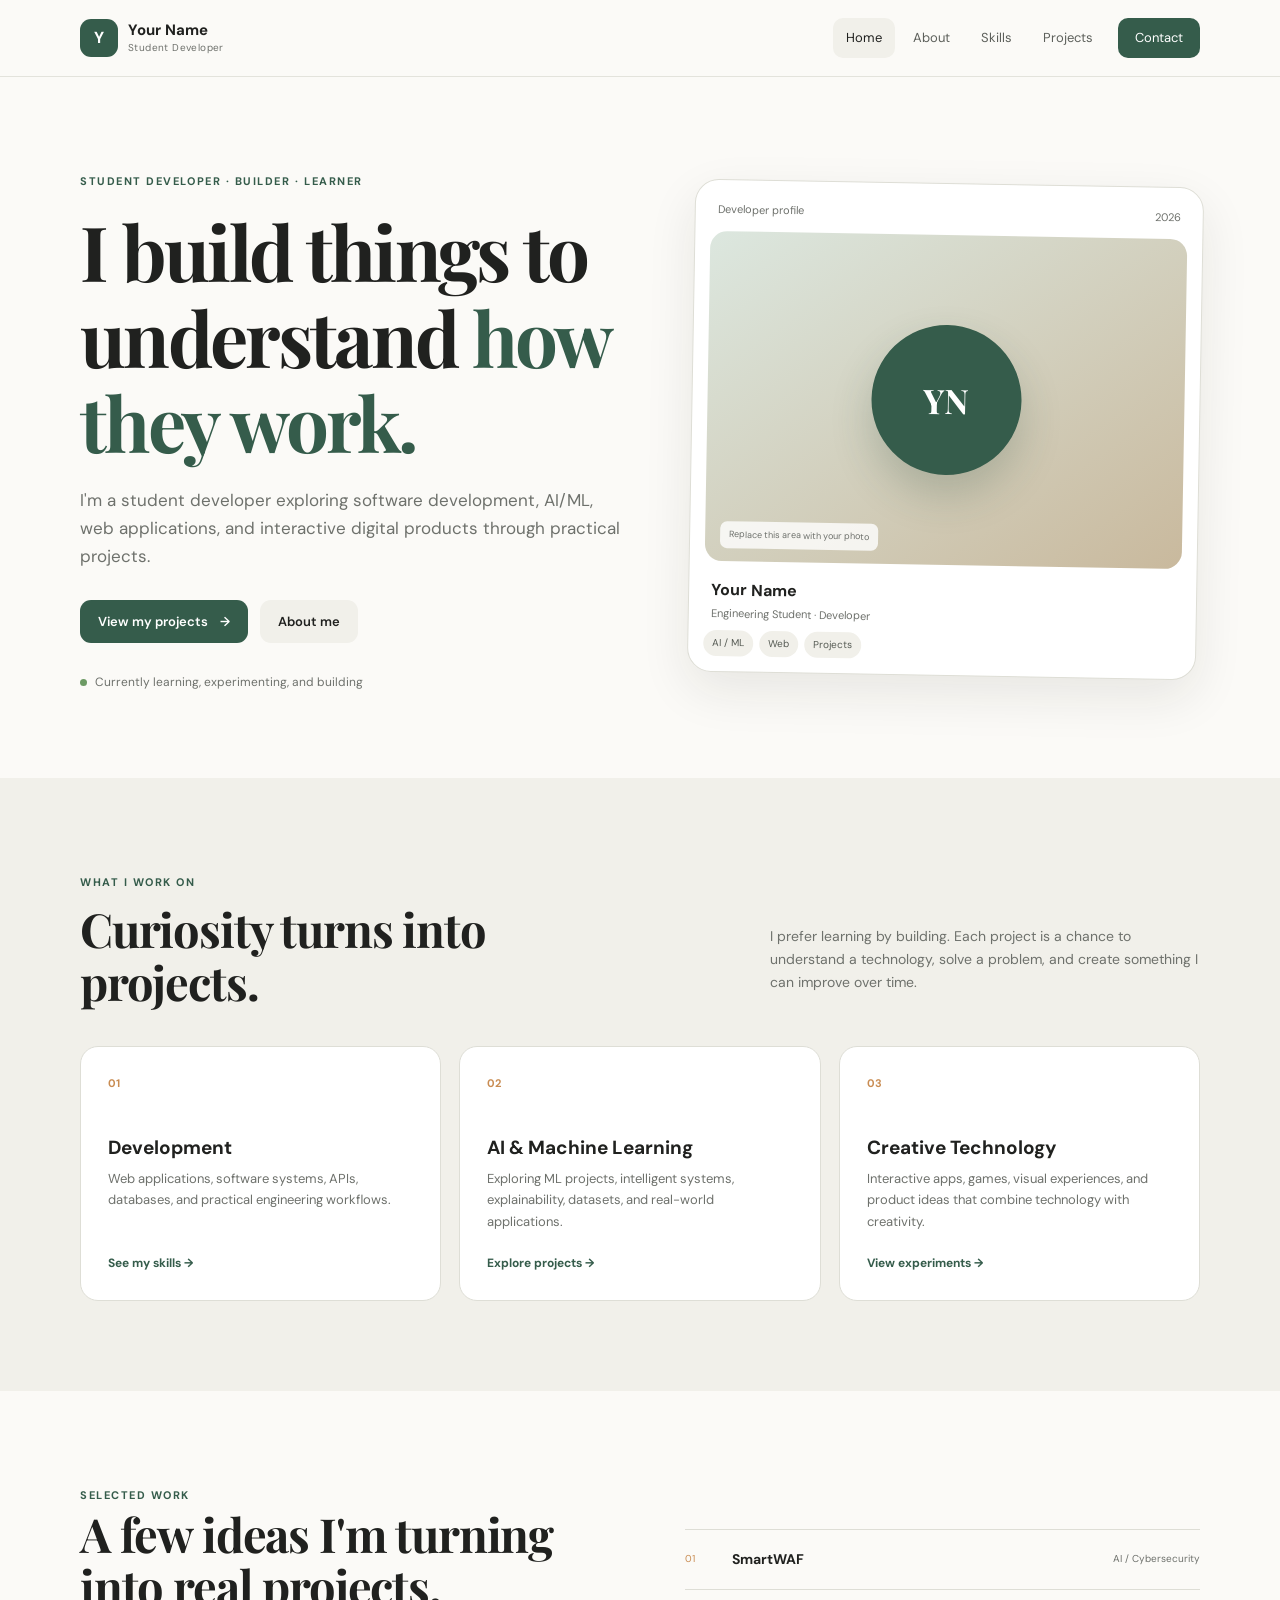
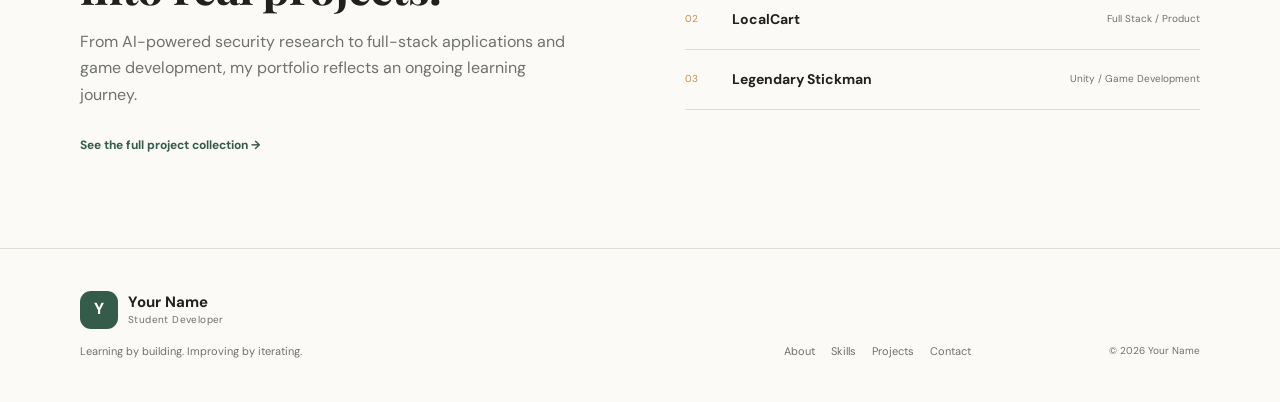
==== index.html @ 7888e47e "Add files via upload" ====
<!DOCTYPE html>
<html lang="en">
<head>
  <meta charset="UTF-8">
  <meta name="viewport" content="width=device-width, initial-scale=1.0">
  <meta name="description" content="Personal developer portfolio — projects, skills, and learning journey.">
  <title> Your Name | Developer Portfolio</title>
  <link rel="stylesheet" href="style.css">
</head>
<body>
<header class="site-header">
  <div class="container nav-wrap">
    <a class="brand" href="index.html" aria-label="Portfolio home">
      <span class="brand-mark">Y</span>
      <span><strong>Your Name</strong><small>Student Developer</small></span>
    </a>
    <nav class="nav" aria-label="Primary navigation">
      <a class="active" href="index.html">Home</a>
      <a href="about.html">About</a>
      <a href="facaulty.html">Skills</a>
      <a href="gallery.html">Projects</a>
      <a class="nav-cta" href="contact.html">Contact</a>
    </nav>
  </div>
</header>

<main>
<section class="hero">
  <div class="container hero-grid">
    <div class="hero-copy">
      <span class="eyebrow">Student Developer · Builder · Learner</span>
      <h1>I build things to understand <span>how they work.</span></h1>
      <p class="lead">I'm a student developer exploring software development, AI/ML, web applications, and interactive digital products through practical projects.</p>
      <div class="actions">
        <a class="btn btn-primary" href="gallery.html">View my projects <span>→</span></a>
        <a class="btn btn-quiet" href="about.html">About me</a>
      </div>
      <div class="hero-note"><span class="status-dot"></span> Currently learning, experimenting, and building</div>
    </div>

    <div class="profile-card">
      <div class="profile-top"><span>Developer profile</span><span>2026</span></div>
      <div class="profile-portrait">
        <div class="portrait-circle">YN</div>
        <span class="portrait-label">Replace this area with your photo</span>
      </div>
      <div class="profile-summary">
        <strong>Your Name</strong>
        <span>Engineering Student · Developer</span>
      </div>
      <div class="profile-tags">
        <span>AI / ML</span><span>Web</span><span>Projects</span>
      </div>
    </div>
  </div>
</section>

<section class="section section-soft">
  <div class="container">
    <div class="section-heading">
      <div><span class="eyebrow">What I work on</span><h2>Curiosity turns into projects.</h2></div>
      <p>I prefer learning by building. Each project is a chance to understand a technology, solve a problem, and create something I can improve over time.</p>
    </div>
    <div class="feature-grid">
      <a class="feature-card" href="facaulty.html"><span class="feature-number">01</span><h3>Development</h3><p>Web applications, software systems, APIs, databases, and practical engineering workflows.</p><span class="card-link">See my skills →</span></a>
      <a class="feature-card" href="gallery.html"><span class="feature-number">02</span><h3>AI & Machine Learning</h3><p>Exploring ML projects, intelligent systems, explainability, datasets, and real-world applications.</p><span class="card-link">Explore projects →</span></a>
      <a class="feature-card" href="gallery.html"><span class="feature-number">03</span><h3>Creative Technology</h3><p>Interactive apps, games, visual experiences, and product ideas that combine technology with creativity.</p><span class="card-link">View experiments →</span></a>
    </div>
  </div>
</section>

<section class="section">
  <div class="container project-preview">
    <div>
      <span class="eyebrow">Selected work</span>
      <h2>A few ideas I'm turning into real projects.</h2>
      <p>From AI-powered security research to full-stack applications and game development, my portfolio reflects an ongoing learning journey.</p>
      <a class="text-link" href="gallery.html">See the full project collection →</a>
    </div>
    <div class="mini-projects">
      <a href="gallery.html"><span>01</span><strong>SmartWAF</strong><small>AI / Cybersecurity</small></a>
      <a href="gallery.html"><span>02</span><strong>LocalCart</strong><small>Full Stack / Product</small></a>
      <a href="gallery.html"><span>03</span><strong>Legendary Stickman</strong><small>Unity / Game Development</small></a>
    </div>
  </div>
</section>
</main>

<footer class="footer">
  <div class="container footer-grid">
    <div>
      <a class="brand footer-brand" href="index.html"><span class="brand-mark">Y</span><span><strong>Your Name</strong><small>Student Developer</small></span></a>
      <p>Learning by building. Improving by iterating.</p>
    </div>
    <div class="footer-links"><a href="about.html">About</a><a href="facaulty.html">Skills</a><a href="gallery.html">Projects</a><a href="contact.html">Contact</a></div>
    <small>© 2026 Your Name</small>
  </div>
</footer>
</body>
</html>
---- style.css ----
@import url('https://fonts.googleapis.com/css2?family=DM+Sans:wght@400;500;600;700&family=Playfair+Display:wght@600;700&display=swap');

:root{--ink:#20211f;--muted:#6e716c;--paper:#fbfaf7;--soft:#f1f0ea;--line:#deded6;--accent:#355c4b;--accent-dark:#29483b;--warm:#c98c52;--white:#fff;--shadow:0 18px 50px rgba(28,31,27,.09);--radius:18px}
*{box-sizing:border-box}html{scroll-behavior:smooth}body{margin:0;background:var(--paper);color:var(--ink);font-family:"DM Sans",sans-serif;line-height:1.65}a{color:inherit;text-decoration:none}.container{width:min(1120px,calc(100% - 40px));margin:auto}.narrow{max-width:800px;margin-left:calc((100% - min(1120px,calc(100% - 40px)))/2)}
.site-header{position:sticky;top:0;z-index:20;background:rgba(251,250,247,.94);backdrop-filter:blur(12px);border-bottom:1px solid rgba(222,222,214,.8)}.nav-wrap{min-height:76px;display:flex;align-items:center;justify-content:space-between;gap:30px}.brand{display:flex;align-items:center;gap:10px}.brand-mark{display:grid;place-items:center;width:38px;height:38px;border-radius:11px;background:var(--accent);color:#fff;font-weight:700}.brand strong,.brand small{display:block;line-height:1.15}.brand strong{font-size:15px}.brand small{font-size:10px;color:var(--muted);margin-top:3px;letter-spacing:.04em}.nav{display:flex;align-items:center;gap:5px}.nav a{padding:9px 13px;border-radius:10px;font-size:13px;color:#5d605b;transition:.22s ease}.nav a:hover,.nav a.active{color:var(--ink);background:var(--soft)}.nav a.nav-cta{background:var(--accent);color:#fff;margin-left:7px;padding-inline:17px}.nav a.nav-cta:hover{background:var(--accent-dark);transform:translateY(-1px)}
.hero{padding:90px 0 85px}.hero-grid{display:grid;grid-template-columns:1.03fr .97fr;gap:70px;align-items:center}.eyebrow{text-transform:uppercase;letter-spacing:.14em;font-size:11px;font-weight:700;color:var(--accent)}h1,h2,h3{margin:0;line-height:1.12}h1,h2{font-family:"Playfair Display",serif}h1{font-size:clamp(45px,6vw,76px);letter-spacing:-.035em;margin:15px 0 22px}h1 span{color:var(--accent)}h2{font-size:clamp(30px,4vw,47px);letter-spacing:-.025em}h3{font-size:19px}.lead{font-size:17px;color:var(--muted);max-width:610px}.actions{display:flex;gap:12px;align-items:center;margin:30px 0}.btn{display:inline-flex;align-items:center;justify-content:center;gap:12px;border:0;border-radius:11px;padding:13px 18px;font:600 13px "DM Sans";cursor:pointer;transition:.22s ease}.btn-primary{background:var(--accent);color:#fff}.btn-primary:hover{background:var(--accent-dark);transform:translateY(-2px);box-shadow:0 10px 22px rgba(53,92,75,.18)}.btn-quiet{background:var(--soft)}.btn-quiet:hover{background:#e8e7df}.hero-note{font-size:12px;color:var(--muted);display:flex;align-items:center;gap:8px}.status-dot{width:7px;height:7px;border-radius:50%;background:#6c9a64}
.profile-card{background:var(--white);border:1px solid var(--line);border-radius:24px;padding:15px;box-shadow:var(--shadow);transform:rotate(1deg);transition:.3s ease}.profile-card:hover{transform:rotate(0) translateY(-5px)}.profile-top{display:flex;justify-content:space-between;color:var(--muted);font-size:11px;padding:5px 7px 13px}.profile-portrait{height:330px;border-radius:17px;background:linear-gradient(145deg,#dce7df,#c9b99d);display:grid;place-items:center;position:relative;overflow:hidden}.portrait-circle{width:150px;height:150px;border-radius:50%;background:var(--accent);color:#fff;display:grid;place-items:center;font:700 34px "Playfair Display";box-shadow:0 20px 40px rgba(41,72,59,.22)}.portrait-label{position:absolute;bottom:13px;left:15px;background:rgba(255,255,255,.8);padding:6px 9px;border-radius:7px;font-size:9px;color:var(--muted)}.profile-summary{padding:16px 7px 8px}.profile-summary strong,.profile-summary span{display:block}.profile-summary span{font-size:11px;color:var(--muted)}.profile-tags,.skill-tags{display:flex;gap:6px;flex-wrap:wrap}.profile-tags span,.skill-tags span{background:var(--soft);border-radius:20px;padding:5px 9px;font-size:10px;color:#555a53}
.section{padding:90px 0}.section-soft{background:var(--soft)}.section-heading{display:flex;justify-content:space-between;gap:50px;align-items:end;margin-bottom:38px}.section-heading>div{max-width:550px}.section-heading h2{margin-top:9px}.section-heading>p{max-width:430px;color:var(--muted);font-size:14px}.feature-grid{display:grid;grid-template-columns:repeat(3,1fr);gap:18px}.feature-card{background:var(--white);border:1px solid var(--line);border-radius:var(--radius);padding:27px;min-height:255px;display:flex;flex-direction:column;transition:.25s ease}.feature-card:hover{transform:translateY(-5px);box-shadow:var(--shadow);border-color:#c8c9c0}.feature-number{font-size:11px;color:var(--warm);font-weight:700;margin-bottom:45px}.feature-card p{color:var(--muted);font-size:13px;margin:9px 0 20px}.card-link,.text-link{font-size:12px;font-weight:700;color:var(--accent);margin-top:auto}.text-link{display:inline-block;margin-top:12px}
.project-preview{display:grid;grid-template-columns:1fr 1fr;gap:90px;align-items:center}.project-preview>div:first-child p{color:var(--muted);max-width:500px}.mini-projects{border-top:1px solid var(--line)}.mini-projects a{display:grid;grid-template-columns:35px 1fr auto;gap:12px;align-items:center;padding:18px 0;border-bottom:1px solid var(--line);transition:.2s}.mini-projects a:hover{padding-left:7px}.mini-projects span{font-size:10px;color:var(--warm)}.mini-projects strong{font-size:14px}.mini-projects small{font-size:10px;color:var(--muted)}
.page-hero{padding:85px 0 75px;background:var(--soft);border-bottom:1px solid var(--line)}.page-hero h1{font-size:clamp(43px,6vw,66px);margin:14px 0 18px}.page-hero p{max-width:680px;color:var(--muted);font-size:16px}
.story-grid{display:grid;grid-template-columns:1fr 1fr;gap:90px;align-items:start}.story-statement h2{max-width:470px}.big-quote{display:block;font:700 70px/1 "Playfair Display";color:var(--warm);height:55px}.story-grid p{color:var(--muted);font-size:15px;margin-top:0;margin-bottom:22px}.placeholder-note{font-size:11px!important;border-left:3px solid var(--warm);padding-left:12px;color:#7b6c5c!important}
.profile-facts{display:grid;grid-template-columns:repeat(4,1fr);gap:16px}.profile-facts article{padding:22px;border-top:1px solid #c9cac1}.profile-facts span{display:block;text-transform:uppercase;letter-spacing:.12em;font-size:9px;color:var(--muted)}.profile-facts strong{display:block;font-size:15px;margin:30px 0 6px}.profile-facts p{font-size:11px;color:var(--muted);margin:0}.timeline{display:grid;grid-template-columns:1fr 1fr;gap:80px}.timeline-list>div{display:grid;grid-template-columns:40px 1fr;gap:18px;padding:17px 0;border-bottom:1px solid var(--line)}.timeline-list>div>span{font-size:10px;color:var(--warm);font-weight:700}.timeline-list strong{font-size:14px}.timeline-list p{font-size:12px;color:var(--muted);margin:3px 0 0}
.skill-grid{display:grid;grid-template-columns:repeat(2,1fr);gap:18px}.skill-card{background:var(--white);border:1px solid var(--line);border-radius:var(--radius);padding:28px;min-height:270px;transition:.25s}.skill-card:hover{transform:translateY(-4px);box-shadow:var(--shadow)}.skill-index{font-size:11px;color:var(--warm);font-weight:700}.skill-card h2{font-size:30px;margin:42px 0 9px}.skill-card p{font-size:13px;color:var(--muted);max-width:470px}.skill-tags{margin-top:20px}.workflow{display:grid;grid-template-columns:repeat(4,1fr);gap:18px}.workflow>div{padding:22px;border-top:1px solid #c9cac1}.workflow span{display:block;font-size:10px;color:var(--warm);margin-bottom:32px}.workflow strong{font-size:15px}.workflow p{font-size:11px;color:var(--muted)}
.project-list{display:grid;gap:20px}.project-card{display:grid;grid-template-columns:320px 1fr;background:var(--white);border:1px solid var(--line);border-radius:20px;overflow:hidden;transition:.25s}.project-card:hover{transform:translateY(-4px);box-shadow:var(--shadow)}.project-art{min-height:280px;position:relative;display:flex;align-items:end;padding:20px;color:#fff}.project-art span{position:absolute;right:17px;top:14px;font-size:10px;opacity:.75}.project-art strong{font:700 29px "Playfair Display";letter-spacing:-.02em}.art-green{background:linear-gradient(140deg,#2d4d40,#8c9c83)}.art-sand{background:linear-gradient(140deg,#9b704d,#d2b68e)}.art-blue{background:linear-gradient(140deg,#384d67,#778ca1)}.art-warm{background:linear-gradient(140deg,#a75f43,#d0a675)}.art-dark{background:linear-gradient(140deg,#202b2a,#65716a)}.project-content{padding:30px}.project-type{font-size:10px;text-transform:uppercase;letter-spacing:.12em;color:var(--accent);font-weight:700}.project-content h2{font-size:31px;margin:8px 0 10px}.project-content>p{font-size:13px;color:var(--muted);max-width:650px}.page-note{margin-top:25px}
.contact-grid{display:grid;grid-template-columns:.85fr 1.15fr;gap:90px}.contact-info h2{font-size:37px;margin:13px 0 35px}.contact-detail{padding:16px 0;border-top:1px solid var(--line)}.contact-detail span{display:block;text-transform:uppercase;font-size:9px;letter-spacing:.12em;color:var(--muted);margin-bottom:5px}.contact-detail strong{font-size:13px;font-weight:600}.contact-form{background:var(--white);border:1px solid var(--line);border-radius:20px;padding:30px;box-shadow:var(--shadow)}.contact-form label{display:block;font-size:11px;font-weight:700;margin-bottom:18px}.contact-form input,.contact-form select,.contact-form textarea{display:block;width:100%;margin-top:7px;border:1px solid var(--line);border-radius:9px;background:var(--paper);padding:12px 13px;font:13px "DM Sans";color:var(--ink);outline:none;transition:.2s}.contact-form input:focus,.contact-form select:focus,.contact-form textarea:focus{border-color:var(--accent);box-shadow:0 0 0 3px rgba(53,92,75,.08)}.contact-form textarea{resize:vertical}.form-note{font-size:10px;color:var(--muted);margin:14px 0 0}
.split-callout{display:grid;grid-template-columns:1fr 1fr;gap:90px;align-items:center}.split-callout p{color:var(--muted);font-size:15px}
.footer{border-top:1px solid var(--line);padding:42px 0}.footer-grid{display:grid;grid-template-columns:1.4fr 1fr auto;gap:30px;align-items:end}.footer p{font-size:11px;color:var(--muted);margin:13px 0 0}.footer-links{display:flex;gap:16px;flex-wrap:wrap;justify-content:center}.footer-links a{font-size:11px;color:var(--muted)}.footer-links a:hover{color:var(--accent)}.footer>div>small{font-size:10px;color:var(--muted)}
@media(max-width:850px){.nav-wrap{align-items:flex-start;padding:15px 0;flex-direction:column}.nav{width:100%;overflow-x:auto;padding-bottom:2px}.nav a{white-space:nowrap}.hero{padding-top:55px}.hero-grid,.story-grid,.timeline,.project-preview,.contact-grid,.split-callout{grid-template-columns:1fr;gap:45px}.feature-grid,.workflow,.profile-facts{grid-template-columns:1fr 1fr}.section-heading{display:block}.section-heading>p{margin-top:18px}.project-card{grid-template-columns:1fr}.project-art{min-height:210px}.footer-grid{grid-template-columns:1fr}.footer-links{justify-content:flex-start}.footer-grid>small{order:3}.narrow{margin:auto}}
@media(max-width:560px){.container{width:min(100% - 28px,1120px)}.hero{padding:45px 0 60px}h1{font-size:46px}.actions{align-items:stretch;flex-direction:column}.btn{width:100%}.profile-portrait{height:280px}.section{padding:65px 0}.feature-grid,.skill-grid,.workflow,.profile-facts{grid-template-columns:1fr}.project-content{padding:22px}.project-content h2{font-size:27px}.footer-links{gap:12px}}

/* Faculty profile */
.faculty-profile{display:grid;grid-template-columns:.72fr 1.28fr;gap:80px;align-items:center}
.mentor-portrait{min-height:430px;border-radius:24px;background:linear-gradient(145deg,#dce7df,#c9b99d);display:grid;place-items:center;position:relative;overflow:hidden;border:1px solid var(--line);box-shadow:var(--shadow)}
.mentor-initials{width:190px;height:190px;border-radius:50%;display:grid;place-items:center;background:var(--accent);color:#fff;font:700 55px "Playfair Display";box-shadow:0 24px 50px rgba(41,72,59,.2)}
.mentor-portrait>span{position:absolute;bottom:17px;left:18px;background:rgba(255,255,255,.82);padding:7px 10px;border-radius:8px;font-size:10px;color:var(--muted)}
.mentor-copy h2{font-size:clamp(38px,5vw,58px);margin:10px 0 4px}.mentor-role{font-size:12px;color:var(--accent);font-weight:700;text-transform:uppercase;letter-spacing:.1em;margin-top:0}.mentor-copy>p:not(.mentor-role):not(.placeholder-note){font-size:15px;color:var(--muted);max-width:670px}
.mentor-points{display:grid;grid-template-columns:repeat(3,1fr);gap:18px}.mentor-points article{padding:25px;border-top:1px solid #c9cac1}.mentor-points span{font-size:11px;color:var(--warm);font-weight:700}.mentor-points h3{margin:34px 0 8px}.mentor-points p{font-size:13px;color:var(--muted);margin:0}
.quote-panel{max-width:820px;text-align:center}.quote-panel .big-quote{height:auto;margin-bottom:5px}.quote-panel blockquote{font:600 clamp(28px,4vw,43px)/1.25 "Playfair Display";margin:0;letter-spacing:-.02em}.quote-panel p{font-size:11px;color:var(--muted);margin-top:20px}
@media(max-width:850px){.faculty-profile{grid-template-columns:1fr;gap:45px}.mentor-points{grid-template-columns:1fr}}
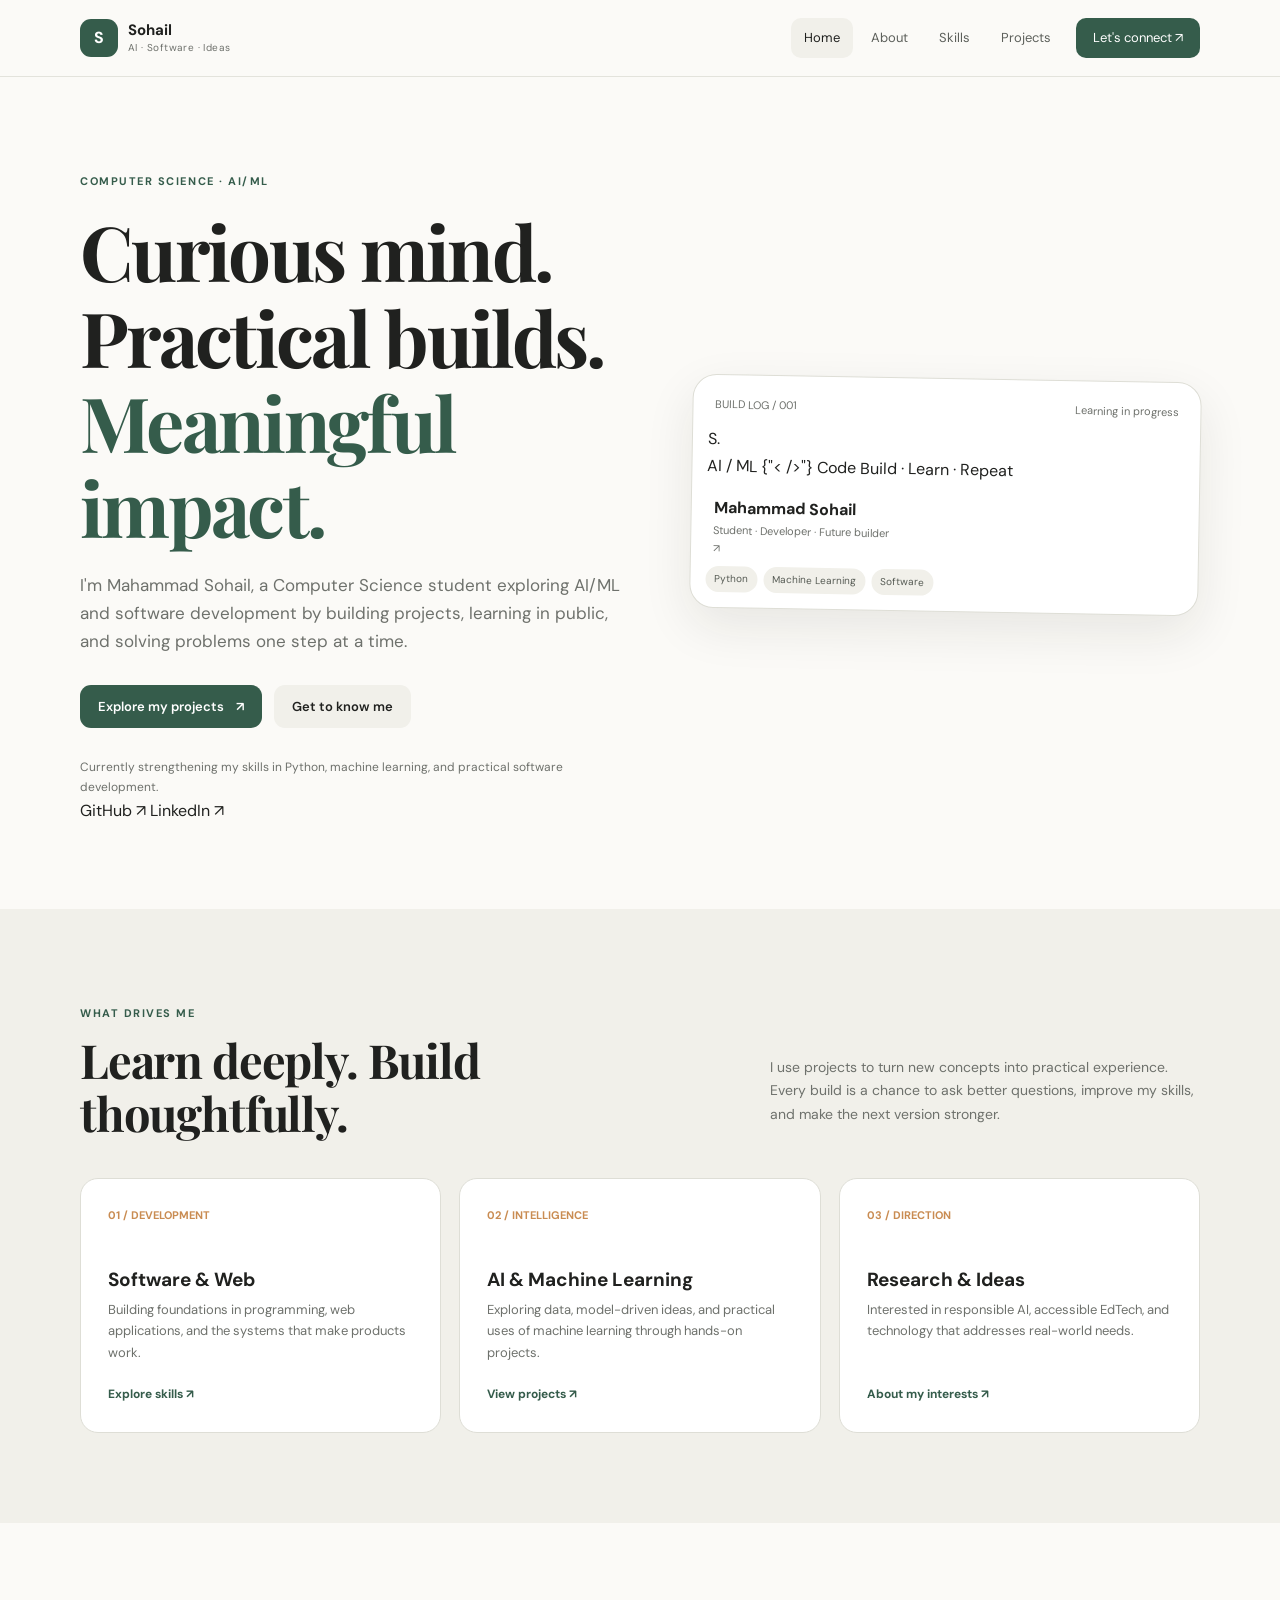
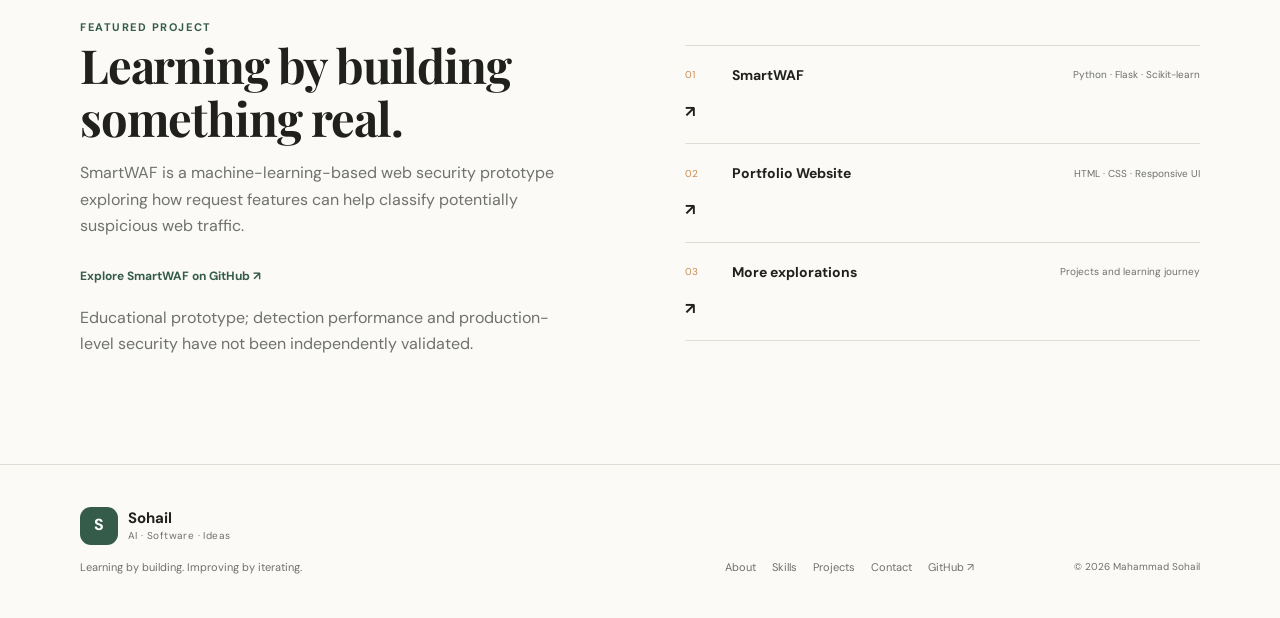
==== commit f5cff8b4: "Personalize portfolio homepage for Sohail" ====
--- a/index.html
+++ b/index.html
@@ -3,23 +3,26 @@
 <head>
   <meta charset="UTF-8">
   <meta name="viewport" content="width=device-width, initial-scale=1.0">
-  <meta name="description" content="Personal developer portfolio — projects, skills, and learning journey.">
-  <title> Your Name | Developer Portfolio</title>
+  <meta name="theme-color" content="#07111f">
+  <meta name="description" content="Mahammad Sohail — Computer Science student exploring AI/ML, software development, and practical technology projects.">
+  <title>Mahammad Sohail | AI/ML & Software Developer</title>
+  <link rel="preconnect" href="https://fonts.googleapis.com">
+  <link rel="preconnect" href="https://fonts.gstatic.com" crossorigin>
   <link rel="stylesheet" href="style.css">
 </head>
 <body>
 <header class="site-header">
   <div class="container nav-wrap">
-    <a class="brand" href="index.html" aria-label="Portfolio home">
-      <span class="brand-mark">Y</span>
-      <span><strong>Your Name</strong><small>Student Developer</small></span>
+    <a class="brand" href="index.html" aria-label="Sohail portfolio home">
+      <span class="brand-mark">S</span>
+      <span><strong>Sohail</strong><small>AI · Software · Ideas</small></span>
     </a>
     <nav class="nav" aria-label="Primary navigation">
       <a class="active" href="index.html">Home</a>
       <a href="about.html">About</a>
       <a href="facaulty.html">Skills</a>
       <a href="gallery.html">Projects</a>
-      <a class="nav-cta" href="contact.html">Contact</a>
+      <a href="contact.html" class="nav-cta">Let's connect <span aria-hidden="true">↗</span></a>
     </nav>
   </div>
 </header>
@@ -28,29 +31,35 @@
 <section class="hero">
   <div class="container hero-grid">
     <div class="hero-copy">
-      <span class="eyebrow">Student Developer · Builder · Learner</span>
-      <h1>I build things to understand <span>how they work.</span></h1>
-      <p class="lead">I'm a student developer exploring software development, AI/ML, web applications, and interactive digital products through practical projects.</p>
+      <span class="eyebrow"><span class="status-dot"></span> Computer Science · AI/ML</span>
+      <h1>Curious mind.<br>Practical builds.<br><span>Meaningful impact.</span></h1>
+      <p class="lead">I'm Mahammad Sohail, a Computer Science student exploring AI/ML and software development by building projects, learning in public, and solving problems one step at a time.</p>
       <div class="actions">
-        <a class="btn btn-primary" href="gallery.html">View my projects <span>→</span></a>
-        <a class="btn btn-quiet" href="about.html">About me</a>
+        <a class="btn btn-primary" href="gallery.html">Explore my projects <span aria-hidden="true">↗</span></a>
+        <a class="btn btn-quiet" href="about.html">Get to know me</a>
       </div>
-      <div class="hero-note"><span class="status-dot"></span> Currently learning, experimenting, and building</div>
+      <div class="hero-note">Currently strengthening my skills in Python, machine learning, and practical software development.</div>
+      <div class="hero-socials" aria-label="Social links">
+        <a href="https://github.com/Sohail07x" target="_blank" rel="noopener noreferrer" aria-label="GitHub profile">GitHub ↗</a>
+        <a href="https://www.linkedin.com/in/mahammad-sohail-89a4a7279/" target="_blank" rel="noopener noreferrer" aria-label="LinkedIn profile">LinkedIn ↗</a>
+      </div>
     </div>
 
     <div class="profile-card">
-      <div class="profile-top"><span>Developer profile</span><span>2026</span></div>
-      <div class="profile-portrait">
-        <div class="portrait-circle">YN</div>
-        <span class="portrait-label">Replace this area with your photo</span>
+      <div class="profile-top"><span>BUILD LOG / 001</span><span class="live-label"><span class="status-dot"></span> Learning in progress</span></div>
+      <div class="visual-stage" aria-label="Abstract technology illustration">
+        <div class="orbit orbit-one"></div><div class="orbit orbit-two"></div>
+        <div class="core-mark">S<span>.</span></div>
+        <span class="float-chip chip-ai">AI / ML</span>
+        <span class="float-chip chip-code">{"< />"} Code</span>
+        <span class="float-chip chip-build">Build · Learn · Repeat</span>
+        <div class="stage-grid"></div>
       </div>
       <div class="profile-summary">
-        <strong>Your Name</strong>
-        <span>Engineering Student · Developer</span>
+        <div><strong>Mahammad Sohail</strong><span>Student · Developer · Future builder</span></div>
+        <span class="profile-arrow" aria-hidden="true">↗</span>
       </div>
-      <div class="profile-tags">
-        <span>AI / ML</span><span>Web</span><span>Projects</span>
-      </div>
+      <div class="profile-tags"><span>Python</span><span>Machine Learning</span><span>Software</span></div>
     </div>
   </div>
 </section>
@@ -58,13 +67,13 @@
 <section class="section section-soft">
   <div class="container">
     <div class="section-heading">
-      <div><span class="eyebrow">What I work on</span><h2>Curiosity turns into projects.</h2></div>
-      <p>I prefer learning by building. Each project is a chance to understand a technology, solve a problem, and create something I can improve over time.</p>
+      <div><span class="eyebrow">What drives me</span><h2>Learn deeply. Build thoughtfully.</h2></div>
+      <p>I use projects to turn new concepts into practical experience. Every build is a chance to ask better questions, improve my skills, and make the next version stronger.</p>
     </div>
     <div class="feature-grid">
-      <a class="feature-card" href="facaulty.html"><span class="feature-number">01</span><h3>Development</h3><p>Web applications, software systems, APIs, databases, and practical engineering workflows.</p><span class="card-link">See my skills →</span></a>
-      <a class="feature-card" href="gallery.html"><span class="feature-number">02</span><h3>AI & Machine Learning</h3><p>Exploring ML projects, intelligent systems, explainability, datasets, and real-world applications.</p><span class="card-link">Explore projects →</span></a>
-      <a class="feature-card" href="gallery.html"><span class="feature-number">03</span><h3>Creative Technology</h3><p>Interactive apps, games, visual experiences, and product ideas that combine technology with creativity.</p><span class="card-link">View experiments →</span></a>
+      <a class="feature-card" href="facaulty.html"><span class="feature-number">01 / DEVELOPMENT</span><h3>Software & Web</h3><p>Building foundations in programming, web applications, and the systems that make products work.</p><span class="card-link">Explore skills <span aria-hidden="true">↗</span></span></a>
+      <a class="feature-card" href="gallery.html"><span class="feature-number">02 / INTELLIGENCE</span><h3>AI & Machine Learning</h3><p>Exploring data, model-driven ideas, and practical uses of machine learning through hands-on projects.</p><span class="card-link">View projects <span aria-hidden="true">↗</span></span></a>
+      <a class="feature-card" href="about.html"><span class="feature-number">03 / DIRECTION</span><h3>Research & Ideas</h3><p>Interested in responsible AI, accessible EdTech, and technology that addresses real-world needs.</p><span class="card-link">About my interests <span aria-hidden="true">↗</span></span></a>
     </div>
   </div>
 </section>
@@ -72,15 +81,16 @@
 <section class="section">
   <div class="container project-preview">
     <div>
-      <span class="eyebrow">Selected work</span>
-      <h2>A few ideas I'm turning into real projects.</h2>
-      <p>From AI-powered security research to full-stack applications and game development, my portfolio reflects an ongoing learning journey.</p>
-      <a class="text-link" href="gallery.html">See the full project collection →</a>
+      <span class="eyebrow">Featured project</span>
+      <h2>Learning by building something real.</h2>
+      <p>SmartWAF is a machine-learning-based web security prototype exploring how request features can help classify potentially suspicious web traffic.</p>
+      <a class="text-link" href="https://github.com/Sohail07x/SmartWAF" target="_blank" rel="noopener noreferrer">Explore SmartWAF on GitHub ↗</a>
+      <p class="project-disclaimer">Educational prototype; detection performance and production-level security have not been independently validated.</p>
     </div>
     <div class="mini-projects">
-      <a href="gallery.html"><span>01</span><strong>SmartWAF</strong><small>AI / Cybersecurity</small></a>
-      <a href="gallery.html"><span>02</span><strong>LocalCart</strong><small>Full Stack / Product</small></a>
-      <a href="gallery.html"><span>03</span><strong>Legendary Stickman</strong><small>Unity / Game Development</small></a>
+      <a href="https://github.com/Sohail07x/SmartWAF" target="_blank" rel="noopener noreferrer"><span>01</span><strong>SmartWAF</strong><small>Python · Flask · Scikit-learn</small><b aria-hidden="true">↗</b></a>
+      <a href="https://github.com/Sohail07x/portofolio-project" target="_blank" rel="noopener noreferrer"><span>02</span><strong>Portfolio Website</strong><small>HTML · CSS · Responsive UI</small><b aria-hidden="true">↗</b></a>
+      <a href="gallery.html"><span>03</span><strong>More explorations</strong><small>Projects and learning journey</small><b aria-hidden="true">↗</b></a>
     </div>
   </div>
 </section>
@@ -89,12 +99,12 @@
 <footer class="footer">
   <div class="container footer-grid">
     <div>
-      <a class="brand footer-brand" href="index.html"><span class="brand-mark">Y</span><span><strong>Your Name</strong><small>Student Developer</small></span></a>
+      <a class="brand footer-brand" href="index.html"><span class="brand-mark">S</span><span><strong>Sohail</strong><small>AI · Software · Ideas</small></span></a>
       <p>Learning by building. Improving by iterating.</p>
     </div>
-    <div class="footer-links"><a href="about.html">About</a><a href="facaulty.html">Skills</a><a href="gallery.html">Projects</a><a href="contact.html">Contact</a></div>
-    <small>© 2026 Your Name</small>
+    <div class="footer-links"><a href="about.html">About</a><a href="facaulty.html">Skills</a><a href="gallery.html">Projects</a><a href="contact.html">Contact</a><a href="https://github.com/Sohail07x" target="_blank" rel="noopener noreferrer">GitHub ↗</a></div>
+    <small>© 2026 Mahammad Sohail</small>
   </div>
 </footer>
 </body>
-</html>
+</html>
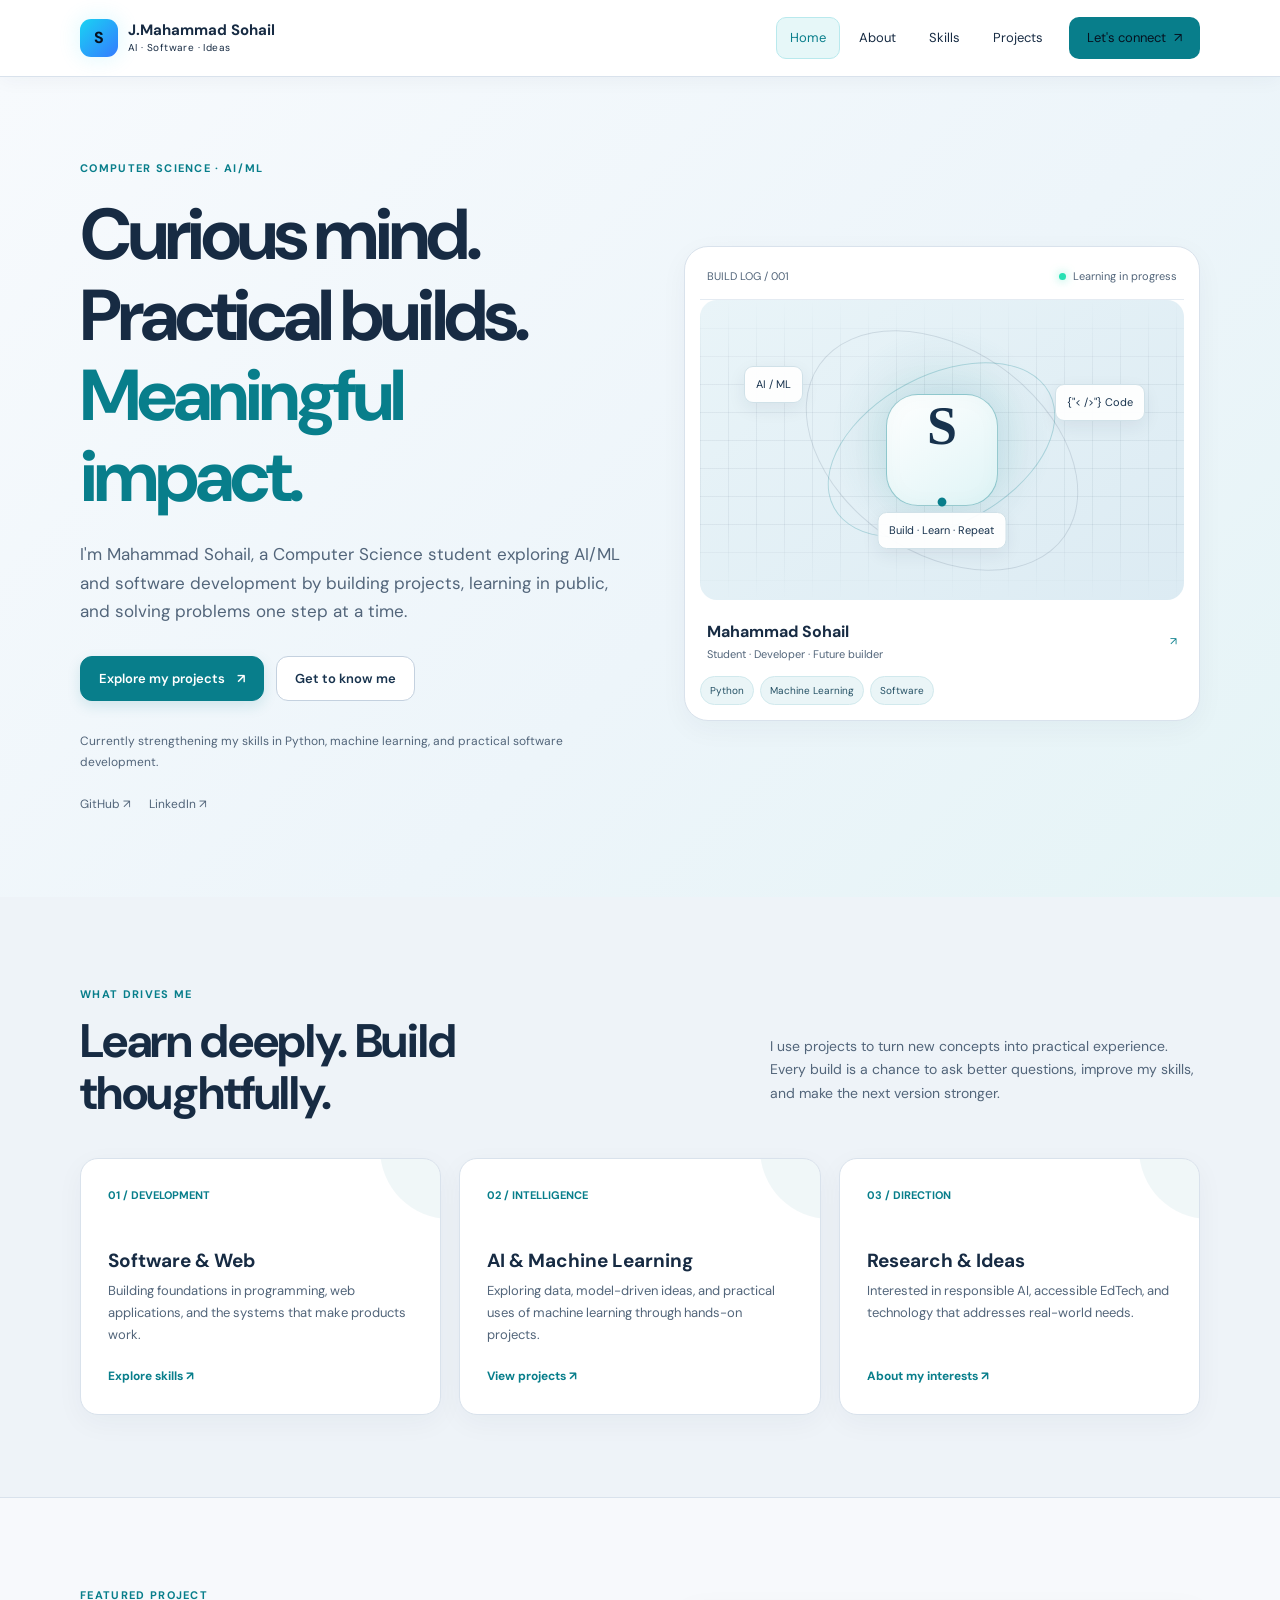
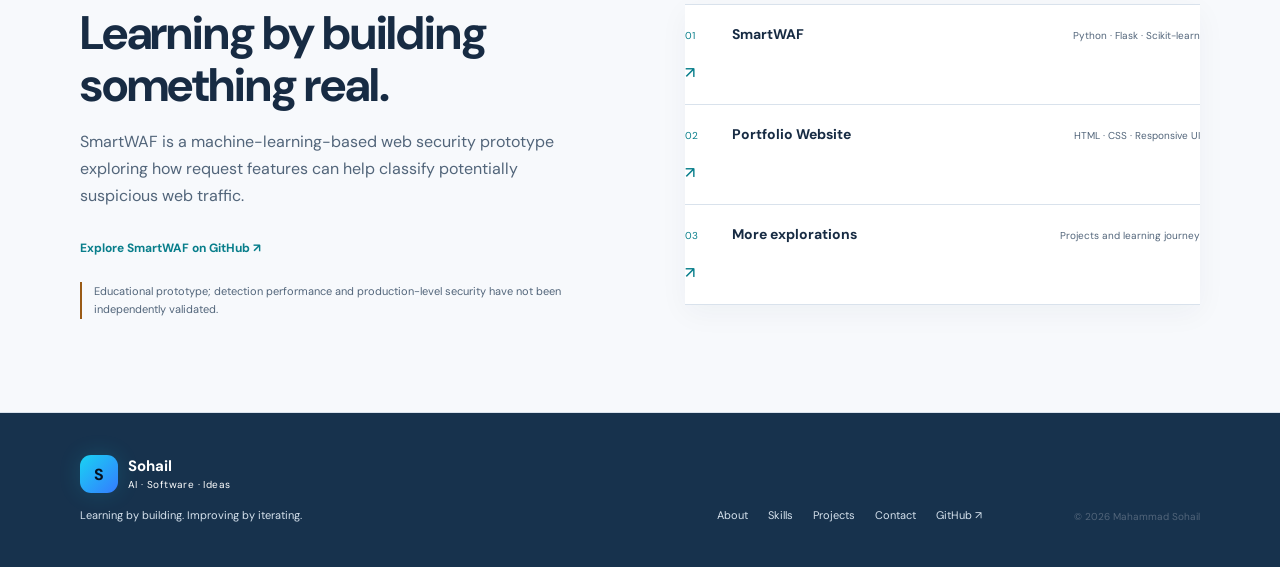
==== commit 30f39b23: "Change name formats" ====
--- a/index.html
+++ b/index.html
@@ -4,8 +4,8 @@
   <meta charset="UTF-8">
   <meta name="viewport" content="width=device-width, initial-scale=1.0">
   <meta name="theme-color" content="#07111f">
-  <meta name="description" content="Mahammad Sohail — Computer Science student exploring AI/ML, software development, and practical technology projects.">
-  <title>Mahammad Sohail | AI/ML & Software Developer</title>
+  <meta name="description" content="J.Mahammad Sohail — Computer Science student exploring AI/ML, software development, and practical technology projects.">
+  <title>J.Mahammad Sohail | AI/ML & Software Developer</title>
   <link rel="preconnect" href="https://fonts.googleapis.com">
   <link rel="preconnect" href="https://fonts.gstatic.com" crossorigin>
   <link rel="stylesheet" href="style.css">
@@ -15,7 +15,7 @@
   <div class="container nav-wrap">
     <a class="brand" href="index.html" aria-label="Sohail portfolio home">
       <span class="brand-mark">S</span>
-      <span><strong>Sohail</strong><small>AI · Software · Ideas</small></span>
+      <span><strong>J.Mahammad Sohail</strong><small>AI · Software · Ideas</small></span>
     </a>
     <nav class="nav" aria-label="Primary navigation">
       <a class="active" href="index.html">Home</a>
@@ -107,4 +107,4 @@
   </div>
 </footer>
 </body>
-</html>+</html>
--- a/style.css
+++ b/style.css
@@ -27,3 +27,125 @@
 .mentor-points{display:grid;grid-template-columns:repeat(3,1fr);gap:18px}.mentor-points article{padding:25px;border-top:1px solid #c9cac1}.mentor-points span{font-size:11px;color:var(--warm);font-weight:700}.mentor-points h3{margin:34px 0 8px}.mentor-points p{font-size:13px;color:var(--muted);margin:0}
 .quote-panel{max-width:820px;text-align:center}.quote-panel .big-quote{height:auto;margin-bottom:5px}.quote-panel blockquote{font:600 clamp(28px,4vw,43px)/1.25 "Playfair Display";margin:0;letter-spacing:-.02em}.quote-panel p{font-size:11px;color:var(--muted);margin-top:20px}
 @media(max-width:850px){.faculty-profile{grid-template-columns:1fr;gap:45px}.mentor-points{grid-template-columns:1fr}}
+
+
+/* === Sohail portfolio: midnight navy + electric cyan design system === */
+@import url('https://fonts.googleapis.com/css2?family=DM+Sans:wght@400;500;600;700&family=Space+Grotesk:wght@400;500;600;700&display=swap');
+:root{color-scheme:dark;--ink:#eaf2ff;--muted:#9eafc6;--paper:#07111f;--soft:#0b1a2b;--line:#1c3550;--accent:#19d3f3;--accent-dark:#08a9d0;--warm:#72a9ff;--white:#0d1d30;--shadow:0 22px 70px rgba(0,0,0,.26);--radius:18px}
+body{background:radial-gradient(ellipse at 75% 5%,rgba(12,82,128,.18),transparent 35%),var(--paper);color:var(--ink);font-family:"DM Sans",sans-serif}
+h1,h2,h3,.project-art strong,.big-quote,.quote-panel blockquote{font-family:"Space Grotesk","DM Sans",sans-serif}
+a{transition:color .2s ease}
+.site-header{background:rgba(7,17,31,.86);border-bottom:1px solid rgba(52,106,145,.25)}
+.brand-mark{background:linear-gradient(135deg,#19d3f3,#347bff);color:#06111f;box-shadow:0 0 22px rgba(25,211,243,.16)}
+.brand small,.brand strong{color:var(--ink)}
+.nav a{color:#a8bad0}.nav a:hover,.nav a.active{color:var(--accent);background:rgba(25,211,243,.08)}
+.nav a.nav-cta{background:var(--accent);color:#06111f}.nav a.nav-cta:hover{background:#70eaff}
+.hero{padding:76px 0 82px}.hero-grid{gap:56px}.eyebrow{color:var(--accent);letter-spacing:.12em}
+h1{font-size:clamp(44px,6vw,72px);letter-spacing:-.055em}h1 span{color:var(--accent)}
+.lead{color:#b2c2d7}.btn{border-radius:12px}.btn-primary{background:linear-gradient(110deg,#19d3f3,#398bff);color:#06111f;box-shadow:0 8px 28px rgba(25,211,243,.12)}.btn-primary:hover{background:linear-gradient(110deg,#70eaff,#70aaff);box-shadow:0 12px 34px rgba(25,211,243,.2)}.btn-quiet{background:#10243a;color:var(--ink);border:1px solid #244663}.btn-quiet:hover{background:#16314c}
+.status-dot{background:#26e0b3;box-shadow:0 0 10px rgba(38,224,179,.6)}.hero-note{color:var(--muted)}
+.profile-card,.feature-card,.project-card,.contact-form{background:linear-gradient(145deg,rgba(15,34,54,.96),rgba(8,22,38,.98));border-color:#1c3a55;box-shadow:var(--shadow)}
+.profile-card{border-radius:24px;transform:none;overflow:hidden}.profile-card:hover{transform:translateY(-4px);border-color:#286180}.profile-top{color:#9fb4cb}.live-label{display:flex;align-items:center;gap:7px}
+.visual-stage{height:300px;position:relative;display:grid;place-items:center;overflow:hidden;border-radius:17px;background:radial-gradient(circle at 50% 46%,rgba(17,153,204,.22),transparent 35%),linear-gradient(140deg,#0c2138,#06101e)}
+.stage-grid{position:absolute;inset:0;background-image:linear-gradient(rgba(64,150,198,.08) 1px,transparent 1px),linear-gradient(90deg,rgba(64,150,198,.08) 1px,transparent 1px);background-size:28px 28px;mask-image:linear-gradient(to bottom,transparent,#000 25%,#000 75%,transparent)}
+.core-mark{z-index:2;width:112px;height:112px;display:grid;place-items:center;border-radius:32px;border:1px solid rgba(25,211,243,.65);background:linear-gradient(145deg,rgba(25,211,243,.17),rgba(43,107,255,.08));box-shadow:0 0 60px rgba(25,211,243,.18),inset 0 0 30px rgba(25,211,243,.08);font:700 54px "Space Grotesk";color:#eafaff}.core-mark span{color:var(--accent)}
+.orbit{position:absolute;border:1px solid rgba(25,211,243,.3);border-radius:50%;transform:rotate(-28deg)}.orbit-one{width:245px;height:150px}.orbit-two{width:300px;height:205px;transform:rotate(35deg);border-color:rgba(75,133,255,.25)}
+.float-chip{position:absolute;z-index:3;border:1px solid #24516b;background:rgba(8,24,41,.92);border-radius:9px;padding:8px 11px;font-size:11px;color:#d5f8ff;box-shadow:0 8px 24px rgba(0,0,0,.18)}.chip-ai{top:22%;left:9%}.chip-code{top:28%;right:8%}.chip-build{bottom:17%;left:50%;transform:translateX(-50%);white-space:nowrap}
+.profile-summary{display:flex;align-items:center;justify-content:space-between;padding:18px 7px 12px}.profile-summary strong{color:var(--ink)}.profile-summary span{color:var(--muted)}.profile-arrow{color:var(--accent)!important;font-size:22px}.profile-tags span,.skill-tags span{background:#102a40;color:#b7d5e9;border:1px solid #1a3c56}
+.hero-socials{display:flex;gap:18px;margin-top:22px}.hero-socials a{font-size:12px;color:#8da8c4}.hero-socials a:hover{color:var(--accent)}
+.section{padding:82px 0}.section-soft,.page-hero{background:linear-gradient(120deg,rgba(11,30,49,.94),rgba(8,22,38,.84));border-bottom:1px solid var(--line)}
+.section-heading>p,.feature-card p,.project-preview>div:first-child p,.project-content>p,.story-grid p,.skill-card p,.workflow p,.timeline-list p,.mentor-copy>p:not(.mentor-role):not(.placeholder-note),.contact-info h2+*{color:var(--muted)}
+.feature-card{min-height:245px;position:relative;overflow:hidden}.feature-card:before{content:"";position:absolute;width:140px;height:140px;right:-80px;top:-80px;border-radius:50%;background:rgba(25,211,243,.07);transition:transform .3s}.feature-card:hover{transform:translateY(-5px);border-color:#28708d;box-shadow:0 20px 55px rgba(0,0,0,.28)}.feature-card:hover:before{transform:scale(1.5)}.feature-number{color:var(--accent)}.card-link,.text-link{color:var(--accent)}
+.mini-projects{border-color:var(--line)}.mini-projects a{border-color:var(--line)}.mini-projects a:hover{padding-left:8px}.mini-projects span{color:var(--accent)}.mini-projects small{color:var(--muted)}.mini-projects b{color:var(--accent);font-weight:500}
+.project-disclaimer{font-size:11px!important;border-left:2px solid var(--warm);padding-left:12px;margin-top:22px}
+.page-hero{background:radial-gradient(ellipse at 80% 10%,rgba(18,128,174,.13),transparent 40%),#0a192a}
+.story-statement h2,.profile-facts strong,.timeline-list strong,.skill-card h2,.project-content h2,.contact-info h2{color:var(--ink)}
+.profile-facts article,.timeline-list>div,.workflow>div,.mentor-points article{border-color:var(--line)}
+.skill-card{background:#0d1d30;border-color:#1c3a55}.skill-card:hover{border-color:#28708d}.skill-index,.workflow span,.timeline-list>div>span{color:var(--accent)}
+.project-art{background:radial-gradient(circle at 70% 20%,rgba(25,211,243,.25),transparent 30%),linear-gradient(145deg,#123452,#07111f)}.art-green,.art-sand,.art-blue,.art-warm,.art-dark{background:radial-gradient(circle at 70% 20%,rgba(25,211,243,.2),transparent 35%),linear-gradient(145deg,#123452,#07111f)}
+.contact-detail{border-color:var(--line)}.contact-form input,.contact-form select,.contact-form textarea{background:#081626;border-color:#23415c;color:var(--ink)}.contact-form input:focus,.contact-form select:focus,.contact-form textarea:focus{border-color:var(--accent);box-shadow:0 0 0 3px rgba(25,211,243,.1)}
+.footer{border-color:var(--line);background:#050d17}.footer p,.footer-links a,.footer-grid>small{color:var(--muted)}.footer-links a:hover{color:var(--accent)}
+.placeholder-note{color:#f2c17a!important;border-color:#f2c17a}.mentor-portrait{background:linear-gradient(145deg,#102a40,#07111f);border-color:var(--line)}.mentor-initials{background:linear-gradient(135deg,#19d3f3,#347bff);color:#06111f}
+@media(max-width:850px){.hero-grid{gap:38px}.visual-stage{height:260px}}
+@media(max-width:560px){.hero{padding:48px 0 58px}.section{padding:62px 0}.visual-stage{height:245px}.core-mark{width:90px;height:90px;font-size:44px}.orbit-one{width:200px;height:125px}.orbit-two{width:250px;height:175px}.hero-socials{justify-content:center}}
+@media(prefers-reduced-motion:reduce){html{scroll-behavior:auto}*,*::before,*::after{animation-duration:.01ms!important;animation-iteration-count:1!important;transition-duration:.01ms!important}}
+
+
+/* === Final polish across every portfolio page === */
+html{scroll-behavior:smooth;scroll-padding-top:90px}
+body{line-height:1.7;-webkit-font-smoothing:antialiased;text-rendering:optimizeLegibility}
+:focus-visible{outline:2px solid var(--accent);outline-offset:4px;border-radius:4px}
+.skip-link{position:fixed;z-index:1000;left:16px;top:12px;transform:translateY(-160%);padding:10px 14px;border-radius:10px;background:var(--accent);color:#06111f;font-weight:700;box-shadow:0 8px 24px rgba(0,0,0,.25)}
+.skip-link:focus{transform:translateY(0)}
+.nav a{border:1px solid transparent}
+.nav a.active:not(.nav-cta){border-color:rgba(25,211,243,.16)}
+.nav a.nav-cta{display:inline-flex;align-items:center;gap:8px}
+.page-hero .narrow{max-width:850px}
+.page-hero h1{max-width:850px}
+.page-hero p{max-width:680px;line-height:1.8}
+.story-grid,.contact-grid,.project-list,.profile-facts,.feature-grid{align-items:stretch}
+.project-card{overflow:hidden;border-radius:20px}
+.project-art{min-height:210px}
+.project-content{padding:clamp(22px,3vw,34px)}
+.contact-detail,.feature-card,.mini-projects a{transition:transform .22s ease,border-color .22s ease,background-color .22s ease,box-shadow .22s ease}
+.contact-detail:hover{border-color:#28708d}
+.footer{margin-top:0}
+.footer-links{display:flex;flex-wrap:wrap;gap:12px 20px}
+@media(max-width:720px){.nav-wrap{align-items:flex-start;gap:14px}.nav{flex-wrap:wrap;justify-content:flex-start;gap:6px}.nav a{padding:7px 9px;font-size:12px}.nav a.nav-cta{margin-left:0}.footer-grid{gap:20px}}
+@media(prefers-reduced-motion:reduce){html{scroll-behavior:auto}}
+
+
+/* === Refined light-first professional theme (2026) === */
+:root{
+  color-scheme:light;
+  --page:#f7f9fc;
+  --surface:#ffffff;
+  --surface-2:#eef3f8;
+  --ink:#172b43;
+  --muted:#52657a;
+  --line:#d9e2ec;
+  --accent:#087e8b;
+  --accent-2:#d9f3f5;
+  --warm:#9a5b16;
+}
+body{background:#f7f9fc;color:#172b43}
+.site-header{background:rgba(255,255,255,.94);border-bottom:1px solid #d9e2ec;box-shadow:0 4px 18px rgba(23,43,67,.04)}
+.brand strong,.brand small,.nav a{color:#172b43}
+.nav a:hover,.nav a.active:not(.nav-cta){color:#087e8b;background:#e6f7f8}
+.nav a.active:not(.nav-cta){border-color:#b9e9ed}
+.hero{background:linear-gradient(135deg,#f7fafd 0%,#edf5fa 58%,#e5f4f6 100%)}
+.hero h1,.section-heading h2,.project-preview h2,.feature-card h3,.profile-summary strong,.page-hero h1,.page-hero h2{color:#172b43}
+.hero h1 span,.eyebrow,.feature-number,.card-link,.text-link,.mini-projects span,.mini-projects b{color:#087e8b}
+.lead,.hero-note,.section-heading>p,.feature-card p,.project-preview>div:first-child p,.project-content>p,.story-grid p,.skill-card p,.workflow p,.timeline-list p,.mentor-copy>p:not(.mentor-role):not(.placeholder-note),.contact-info h2+*{color:#52657a}
+.btn-primary{background:#087e8b;color:#fff;border:1px solid #087e8b;box-shadow:0 5px 14px rgba(8,126,139,.14)}
+.btn-primary:hover{background:#066873}
+.btn-quiet{color:#17324d;border-color:#c4d1df;background:#fff}
+.profile-card,.feature-card,.mini-projects,.project-card,.skill-card,.contact-detail,.timeline-list>div,.workflow>div,.mentor-points article,.profile-facts article{background:#fff;border-color:#d9e2ec;box-shadow:0 8px 28px rgba(23,43,67,.045)}
+.profile-top{color:#52657a;border-bottom:1px solid #e4ebf2}
+.visual-stage{background:radial-gradient(circle at 50% 46%,rgba(8,126,139,.12),transparent 38%),linear-gradient(140deg,#e9f4f8,#dcebf3)}
+.stage-grid{background-image:linear-gradient(rgba(23,50,77,.06) 1px,transparent 1px),linear-gradient(90deg,rgba(23,50,77,.06) 1px,transparent 1px)}
+.core-mark{color:#17324d;background:linear-gradient(145deg,#fff,#dff4f6);border-color:rgba(8,126,139,.4);box-shadow:0 0 34px rgba(8,126,139,.1),inset 0 0 20px rgba(8,126,139,.04)}
+.orbit{border-color:rgba(8,126,139,.24)}.orbit-two{border-color:rgba(23,50,77,.13)}
+.float-chip{background:rgba(255,255,255,.94);border-color:#d0e1e8;color:#17324d;box-shadow:0 6px 18px rgba(23,43,67,.07)}
+.profile-tags span,.skill-tags span{background:#eaf5f7;color:#245064;border-color:#d1e9ed}
+.hero-socials a{color:#52657a}.hero-socials a:hover{color:#087e8b}
+.section-soft,.page-hero{background:#eef3f8;border-bottom:1px solid #d9e2ec}
+.feature-card:hover,.contact-detail:hover{border-color:#9bcfd5;box-shadow:0 14px 34px rgba(23,43,67,.09)}
+.feature-card:before{background:rgba(8,126,139,.06)}
+.page-hero{background:linear-gradient(120deg,#f4f8fc,#eaf3f8)}
+.story-statement h2,.profile-facts strong,.timeline-list strong,.skill-card h2,.project-content h2,.contact-info h2{color:#172b43}
+.skill-card{background:#fff;border-color:#d9e2ec}
+.skill-card:hover{border-color:#9bcfd5}
+.project-art,.art-green,.art-sand,.art-blue,.art-warm,.art-dark{background:radial-gradient(circle at 70% 20%,rgba(8,126,139,.12),transparent 35%),linear-gradient(145deg,#eaf4f8,#dceaf2)}
+.contact-form input,.contact-form select,.contact-form textarea{background:#fff;border-color:#cbd7e3;color:#172b43}
+.contact-form input:focus,.contact-form select:focus,.contact-form textarea:focus{border-color:#087e8b;box-shadow:0 0 0 3px rgba(8,126,139,.1)}
+.footer{border-color:#d9e2ec;background:#17324d;color:#f7fafc}
+.footer .brand strong,.footer .brand small{color:#fff}
+.footer p,.footer-links a,.footer-grid>small{color:#d6e2ed}
+.footer-links a:hover{color:#8ee1e8}
+.placeholder-note{color:#8a4b08!important;border-color:#d7a65f}
+.mentor-portrait{background:linear-gradient(145deg,#eaf4f8,#dceaf2);border-color:#d9e2ec}
+.mentor-initials{background:linear-gradient(135deg,#087e8b,#4ba9b3);color:#fff}
+:focus-visible{outline-color:#087e8b}
+.skip-link{background:#087e8b;color:#fff}
+@media(prefers-color-scheme:dark){:root{color-scheme:light}}
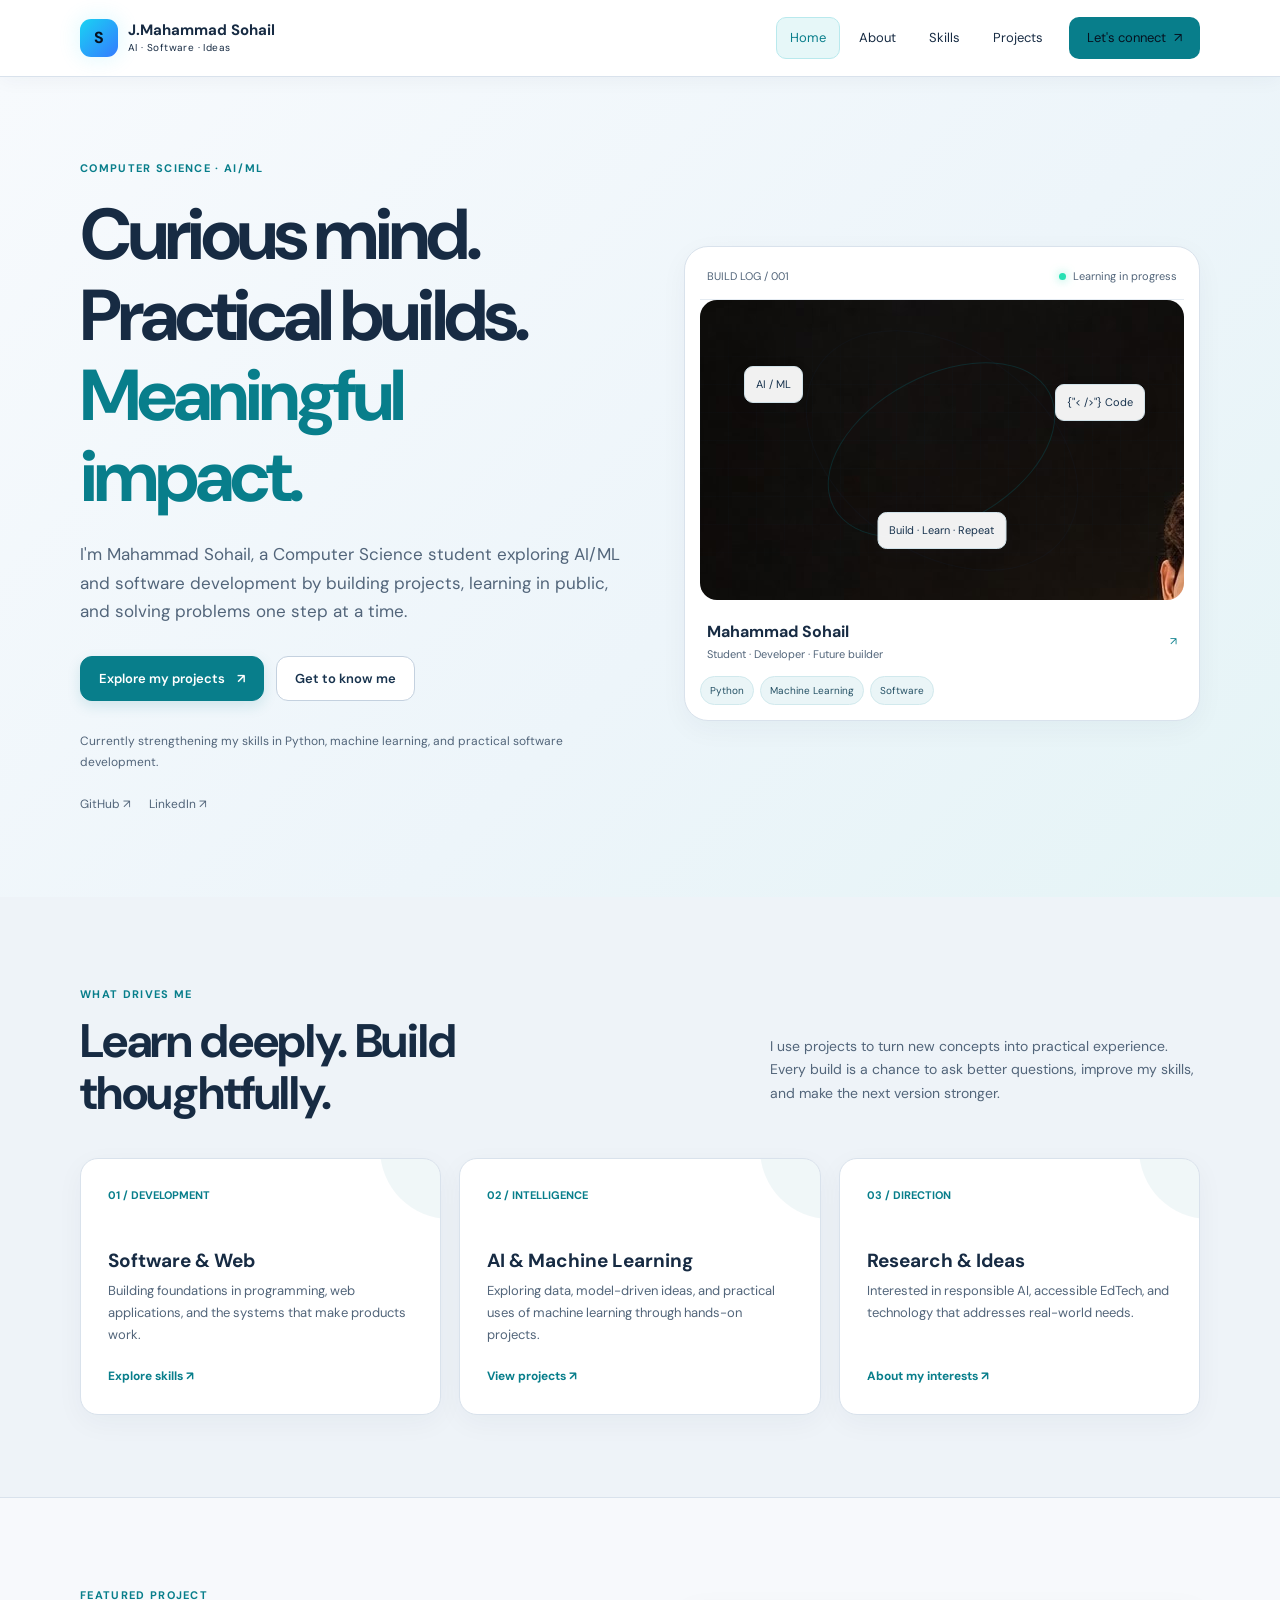
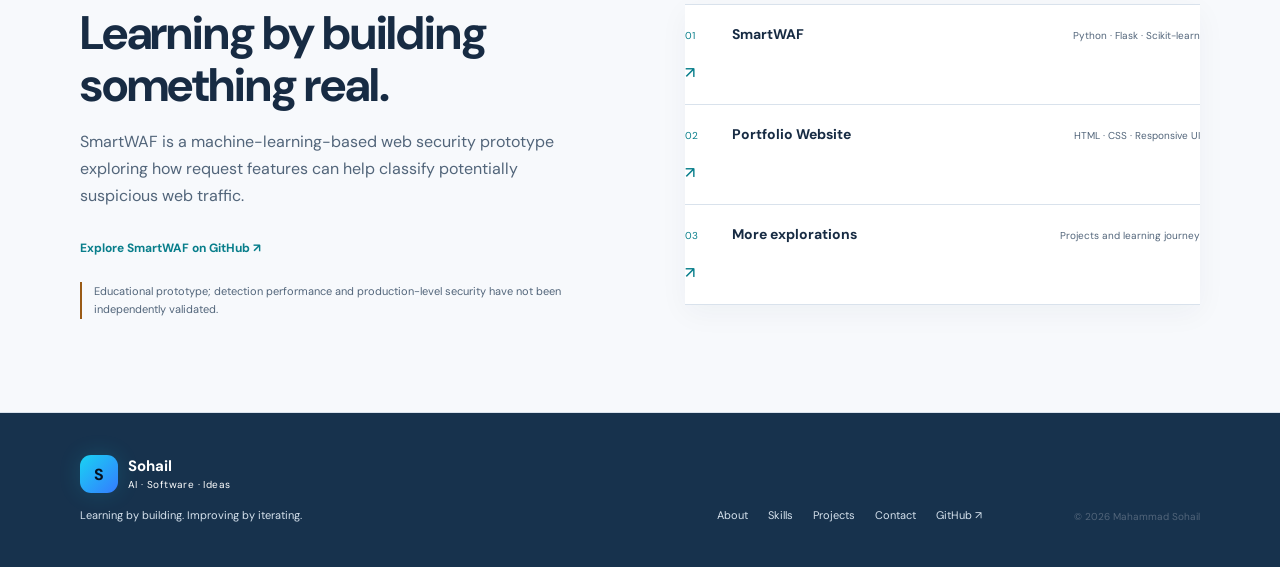
==== commit c4a52831: "Insert profile image in profile card Added a profile image for Mahammad Sohail." ====
--- a/index.html
+++ b/index.html
@@ -49,7 +49,9 @@
       <div class="profile-top"><span>BUILD LOG / 001</span><span class="live-label"><span class="status-dot"></span> Learning in progress</span></div>
       <div class="visual-stage" aria-label="Abstract technology illustration">
         <div class="orbit orbit-one"></div><div class="orbit orbit-two"></div>
-        <div class="core-mark">S<span>.</span></div>
+        <img src="profile.jpg"
+          alt="Mahammad Sohail"
+          class="profile-photo">
         <span class="float-chip chip-ai">AI / ML</span>
         <span class="float-chip chip-code">{"< />"} Code</span>
         <span class="float-chip chip-build">Build · Learn · Repeat</span>
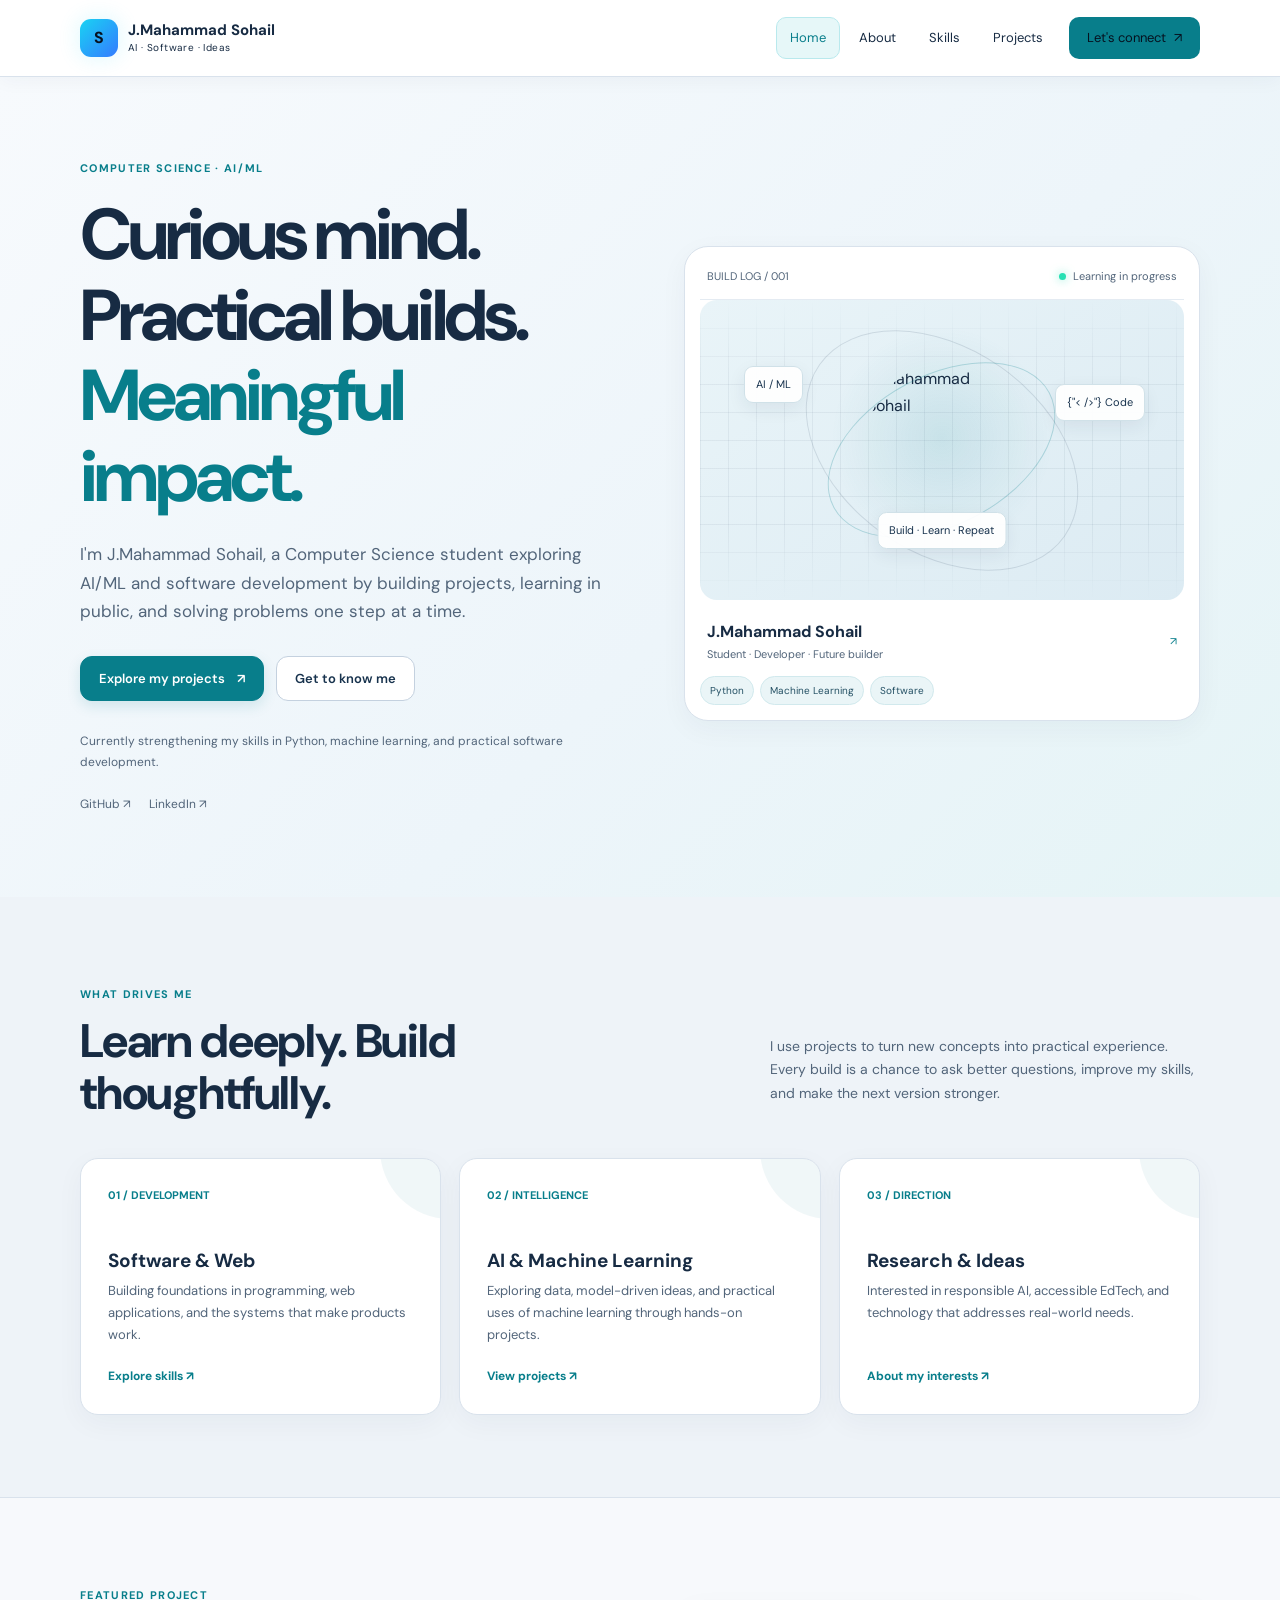
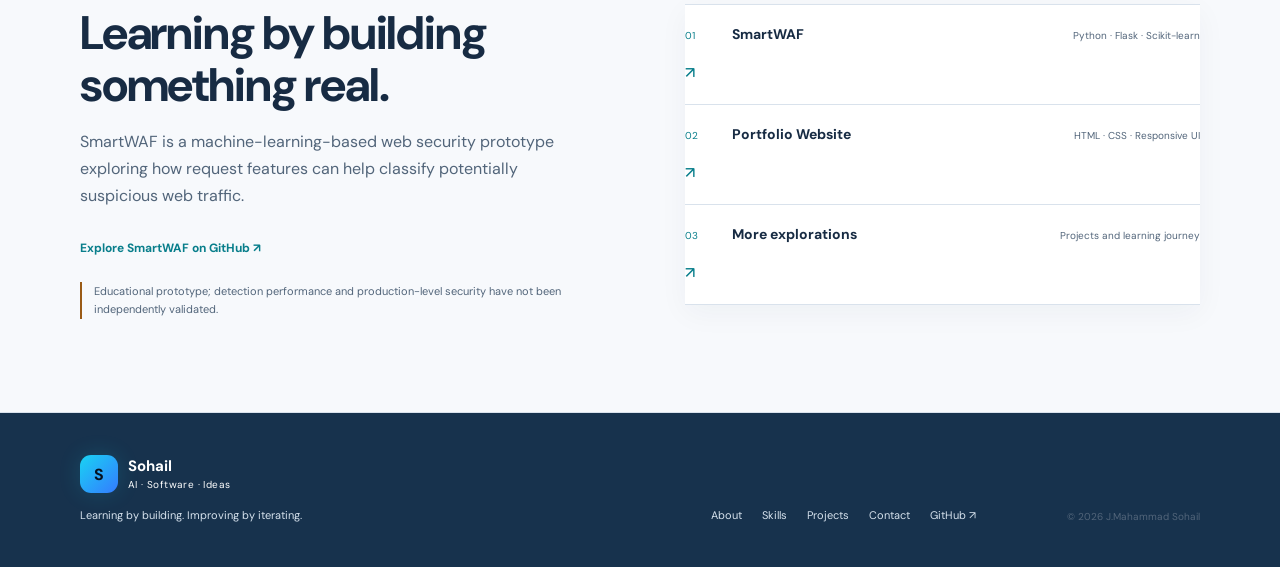
==== commit 020ed295: "Update name from Mahammad to J.Mahammad Sohail" ====
--- a/index.html
+++ b/index.html
@@ -33,7 +33,7 @@
     <div class="hero-copy">
       <span class="eyebrow"><span class="status-dot"></span> Computer Science · AI/ML</span>
       <h1>Curious mind.<br>Practical builds.<br><span>Meaningful impact.</span></h1>
-      <p class="lead">I'm Mahammad Sohail, a Computer Science student exploring AI/ML and software development by building projects, learning in public, and solving problems one step at a time.</p>
+      <p class="lead">I'm J.Mahammad Sohail, a Computer Science student exploring AI/ML and software development by building projects, learning in public, and solving problems one step at a time.</p>
       <div class="actions">
         <a class="btn btn-primary" href="gallery.html">Explore my projects <span aria-hidden="true">↗</span></a>
         <a class="btn btn-quiet" href="about.html">Get to know me</a>
@@ -49,7 +49,7 @@
       <div class="profile-top"><span>BUILD LOG / 001</span><span class="live-label"><span class="status-dot"></span> Learning in progress</span></div>
       <div class="visual-stage" aria-label="Abstract technology illustration">
         <div class="orbit orbit-one"></div><div class="orbit orbit-two"></div>
-        <img src="profile.jpg"
+        <img src="portofolio-project/profile.jpg"
           alt="Mahammad Sohail"
           class="profile-photo">
         <span class="float-chip chip-ai">AI / ML</span>
@@ -58,7 +58,7 @@
         <div class="stage-grid"></div>
       </div>
       <div class="profile-summary">
-        <div><strong>Mahammad Sohail</strong><span>Student · Developer · Future builder</span></div>
+        <div><strong>J.Mahammad Sohail</strong><span>Student · Developer · Future builder</span></div>
         <span class="profile-arrow" aria-hidden="true">↗</span>
       </div>
       <div class="profile-tags"><span>Python</span><span>Machine Learning</span><span>Software</span></div>
@@ -105,7 +105,7 @@
       <p>Learning by building. Improving by iterating.</p>
     </div>
     <div class="footer-links"><a href="about.html">About</a><a href="facaulty.html">Skills</a><a href="gallery.html">Projects</a><a href="contact.html">Contact</a><a href="https://github.com/Sohail07x" target="_blank" rel="noopener noreferrer">GitHub ↗</a></div>
-    <small>© 2026 Mahammad Sohail</small>
+    <small>© 2026 J.Mahammad Sohail</small>
   </div>
 </footer>
 </body>
--- a/style.css
+++ b/style.css
@@ -149,3 +149,12 @@
 :focus-visible{outline-color:#087e8b}
 .skip-link{background:#087e8b;color:#fff}
 @media(prefers-color-scheme:dark){:root{color-scheme:light}}
+.profile-photo {
+  width: 150px;
+  height: 150px;
+  object-fit: cover;
+  object-position: center;
+  border-radius: 50%;
+  display: block;
+  margin: 0 auto 20px;
+}
